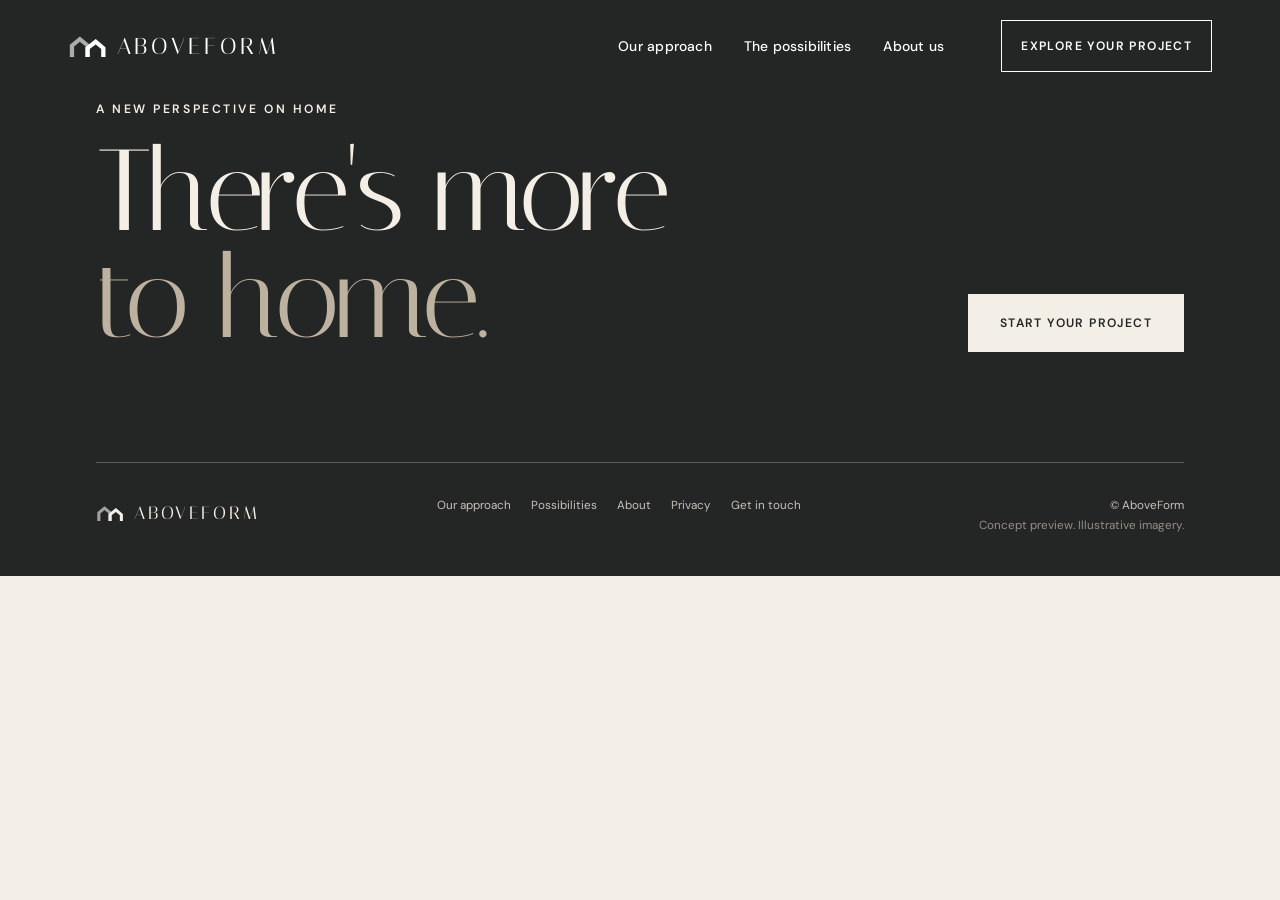
==== index.html @ f8633474 "Add files via upload Initial AboveForm website" ====
<!doctype html>
<html lang="en-GB"><head><meta charset="utf-8"><meta name="viewport" content="width=device-width,initial-scale=1"><meta name="theme-color" content="#242525"><meta name="description" content="Explore loft conversion possibilities with AboveForm. A considered way for homeowners in London and nationwide to request a suitable specialist introduction."><meta name="robots" content="noindex,nofollow"><meta property="og:type" content="website"><meta property="og:site_name" content="AboveForm"><meta property="og:title" content="Make room for more | AboveForm"><meta property="og:description" content="Explore loft conversion possibilities with AboveForm. A considered way for homeowners in London and nationwide to request a suitable specialist introduction."><link rel="canonical" href="https://aboveform.co.uk/"><meta property="og:url" content="https://aboveform.co.uk/"><meta name="twitter:card" content="summary_large_image"><title>Make room for more | AboveForm</title><link rel="icon" href="/assets/mark.svg" type="image/svg+xml"><script>try{if(location.pathname==='/'&&!sessionStorage.getItem('aboveform-intro-seen')&&!matchMedia('(prefers-reduced-motion: reduce)').matches){document.documentElement.classList.add('show-intro');sessionStorage.setItem('aboveform-intro-seen','1')}}catch(e){if(location.pathname==='/')document.documentElement.classList.add('show-intro')}</script><link rel="preconnect" href="https://fonts.googleapis.com"><link rel="preconnect" href="https://fonts.gstatic.com" crossorigin><link rel="stylesheet" href="/style.css"><link rel="stylesheet" href="/enquiry.css"><style>.intro{display:none}.show-intro .intro{display:grid}</style></head><body>
<div class="intro" id="intro" aria-hidden="true"><div class="intro-inner"><svg class="intro-icon" viewBox="0 0 128 82" aria-hidden="true"><path d="M6 77V37L39 10 72 37V77H58V43L39 27 20 43V77Z" fill="#BDB1A0"/><path d="M57 77V45L91 18 123 45V77H109V51L91 36 71 51V77Z" fill="#F4EFE6"/><path d="M92 46h11" stroke="#F4EFE6" stroke-width="3"/></svg><span>ABOVEFORM</span></div></div>
<header class="header" id="header"><a class="brand" href="/" aria-label="AboveForm home"><svg viewBox="0 0 128 82" aria-hidden="true"><path d="M6 77V37L39 10 72 37V77H58V43L39 27 20 43V77Z" fill="currentColor" opacity=".62"/><path d="M57 77V45L91 18 123 45V77H109V51L91 36 71 51V77Z" fill="currentColor"/></svg><span>ABOVEFORM</span></a><nav class="desktop-nav" aria-label="Main navigation"><a href="/approach/">Our approach</a><a href="/possibilities/">The possibilities</a><a href="/about/">About us</a></nav><a class="header-cta" href="/start/">EXPLORE YOUR PROJECT</a><button class="menu-button" id="menuButton" aria-expanded="false" aria-controls="mobileMenu" aria-label="Open menu"><span></span><span></span></button></header>
<div class="mobile-menu" id="mobileMenu" hidden><nav aria-label="Mobile navigation"><a href="/">Home</a><a href="/approach/">Our approach</a><a href="/possibilities/">The possibilities</a><a href="/about/">About us</a><a href="/start/">Start your project</a></nav><small>THOUGHTFULLY MATCHED. BEAUTIFULLY IMAGINED.</small></div>
<main id="app"></main>
<footer class="footer"><div class="footer-top"><div><p class="overline">A NEW PERSPECTIVE ON HOME</p><h2>There's more<br><em>to home.</em></h2></div><a class="button light" href="/start/">START YOUR PROJECT </a></div><div class="footer-bottom"><a class="brand footer-brand" href="/"><svg viewBox="0 0 128 82" aria-hidden="true"><path d="M6 77V37L39 10 72 37V77H58V43L39 27 20 43V77Z" fill="currentColor" opacity=".62"/><path d="M57 77V45L91 18 123 45V77H109V51L91 36 71 51V77Z" fill="currentColor"/></svg><span>ABOVEFORM</span></a><div class="footer-links"><a href="/approach/">Our approach</a><a href="/possibilities/">Possibilities</a><a href="/about/">About</a><a href="/privacy/">Privacy</a><a href="mailto:hello@aboveform.co.uk">Get in touch</a></div><p>© <span id="year"></span> AboveForm<br><span>Concept preview. Illustrative imagery.</span></p></div></footer>
<script src="/app.js"></script><script src="/test-form.js"></script><script src="/thanks.js"></script><script src="/privacy.js"></script><script src="/polish.js"></script><link rel="stylesheet" href="/thanks.css"><link rel="stylesheet" href="/privacy.css"><link rel="stylesheet" href="/polish.css"></body></html>
---- style.css ----
@import url('https://fonts.googleapis.com/css2?family=DM+Sans:wght@400;500;600;700&family=Italiana&display=swap');
:root{--dark:#242525;--stone:#bdb1a0;--cream:#f4efe6;--ink:#252522;--line:rgba(36,37,37,.18)}*{box-sizing:border-box}html{scroll-behavior:smooth}body{margin:0;color:var(--ink);background:var(--cream);font-family:'DM Sans',Arial,sans-serif;-webkit-font-smoothing:antialiased}a{color:inherit;text-decoration:none}button{font:inherit}img{max-width:100%;display:block}::selection{background:#bdb1a0;color:#242525}h1,h2,h3,p{margin-top:0}h1,h2,h3{font-weight:400}em{font-family:'Italiana',Georgia,serif;font-weight:400;font-style:normal}.overline{font-size:.69rem;font-weight:700;letter-spacing:.28em;text-transform:uppercase}.header{height:92px;position:fixed;top:0;left:0;right:0;z-index:30;display:flex;align-items:center;padding:0 5.3%;gap:5%;color:white;transition:background .4s,color .4s,height .4s;mix-blend-mode:normal}.header.scrolled,.header.inner{background:var(--cream);color:var(--dark);height:76px;border-bottom:1px solid var(--line)}.brand{display:inline-flex;align-items:center;gap:10px;white-space:nowrap}.brand svg{width:39px;height:34px}.brand span{font:400 1.42rem 'Italiana',Georgia,serif;letter-spacing:.2em}.desktop-nav{display:flex;gap:32px;margin-left:auto}.desktop-nav a{font-size:.78rem;font-weight:500;transition:opacity .2s}.desktop-nav a:hover{opacity:.55}.header-cta{padding:17px 19px;border:1px solid currentColor;font-size:.63rem;font-weight:700;letter-spacing:.13em;white-space:nowrap}.header-cta:hover{background:var(--cream);color:var(--dark)}.header.scrolled .header-cta:hover,.header.inner .header-cta:hover{background:var(--dark);color:white}.menu-button{display:none;width:40px;height:40px;background:transparent;border:0;padding:8px;color:inherit;cursor:pointer}.menu-button span{height:1px;width:25px;background:currentColor;display:block;margin:7px 0}.mobile-menu{position:fixed;inset:76px 0 0;background:var(--dark);color:var(--cream);z-index:29;padding:10vh 7% 8vh}.mobile-menu[hidden]{display:none}.mobile-menu nav{display:grid;gap:20px}.mobile-menu nav a{font:clamp(2.5rem,8vw,5rem) 'Italiana',Georgia,serif}.mobile-menu small{position:absolute;bottom:7%;letter-spacing:.2em;font-size:.63rem}.intro{position:fixed;inset:0;background:#1e1f1f;z-index:90;display:grid;place-items:center;animation:introExit 1.1s ease 1.9s forwards;pointer-events:none}.intro-inner{display:grid;justify-items:center;gap:18px;animation:introReveal 1.3s ease both}.intro-icon{width:118px}.intro-inner span{font:2rem 'Italiana',Georgia,serif;letter-spacing:.27em;color:var(--cream)}@keyframes introReveal{from{opacity:0;transform:translateY(15px)}to{opacity:1;transform:translateY(0)}}@keyframes introExit{to{opacity:0;visibility:hidden}}.hero{min-height:100svh;position:relative;display:flex;align-items:flex-end;color:white;overflow:hidden;background:#292928}.hero::before{content:'';position:absolute;inset:0;background:linear-gradient(90deg,rgba(13,15,15,.75),rgba(13,15,15,.18) 70%),linear-gradient(0deg,rgba(13,15,15,.62),transparent 48%),url('/assets/loft-hero.webp') center/cover;transform:scale(1.07);animation:heroMove 13s ease-out forwards}@keyframes heroMove{to{transform:scale(1)}}.hero-content{position:relative;z-index:1;padding:180px 8% 10vh;max-width:950px}.hero .overline{margin-bottom:26px;color:#e5d9c7}.hero h1{font-size:clamp(4.6rem,10.6vw,11.2rem);line-height:.85;letter-spacing:-.066em;margin-bottom:34px}.hero h1 em{letter-spacing:-.05em}.hero-sub{display:flex;align-items:flex-end;gap:38px;flex-wrap:wrap}.hero-sub p{font-size:1rem;line-height:1.8;max-width:400px;color:#eee9e3;margin:0}.button{display:inline-flex;justify-content:center;align-items:center;gap:25px;min-height:58px;padding:18px 28px;background:var(--dark);color:var(--cream);font-size:.69rem;font-weight:700;letter-spacing:.16em;text-transform:uppercase;border:1px solid var(--dark);transition:background .25s,color .25s,transform .25s;cursor:pointer}.button:hover{background:transparent;color:var(--dark);transform:translateY(-2px)}.button.light{background:var(--cream);color:var(--dark);border-color:var(--cream)}.button.light:hover{background:transparent;color:var(--cream)}.button.outline{background:transparent;color:var(--dark)}.button.outline:hover{background:var(--dark);color:var(--cream)}.hero .button{background:var(--cream);color:var(--dark);border-color:var(--cream)}.hero .button:hover{background:transparent;color:white}.scroll-note{position:absolute;right:5.3%;bottom:9%;writing-mode:vertical-rl;font-size:.61rem;letter-spacing:.25em}.section{padding:125px 7.5%}.section-inner{max-width:1400px;margin:auto}.center{text-align:center}.section-heading{font:clamp(3.35rem,7.2vw,7.6rem)/1.02 'Italiana',Georgia,serif;letter-spacing:-.026em}.section-heading strong{font-family:'DM Sans',Arial,sans-serif;font-weight:400;letter-spacing:-.065em}.lead{font-size:clamp(1rem,1.7vw,1.2rem);line-height:1.85;color:#6b6963;max-width:650px}.center .lead{margin:0 auto}.intro-section{text-align:center;padding-top:165px;padding-bottom:155px}.intro-section h2{margin:28px 0 35px}.split{display:grid;grid-template-columns:1.1fr .9fr;min-height:700px}.split-visual{position:relative;overflow:hidden;min-height:580px}.split-visual img{width:100%;height:100%;object-fit:cover}.split-copy{background:#ded6c9;padding:12% 12%;display:flex;flex-direction:column;justify-content:center}.split-copy h2{font:clamp(3.7rem,6vw,6.5rem)/1 'Italiana',Georgia,serif;margin:24px 0}.split-copy p:not(.overline){font-size:1rem;line-height:1.9;color:#595750;max-width:480px}.text-link{display:inline-block;margin-top:28px;padding-bottom:9px;border-bottom:1px solid currentColor;font-size:.72rem;font-weight:700;letter-spacing:.16em;align-self:flex-start}.cards-head{display:flex;justify-content:space-between;align-items:flex-end;gap:35px;margin-bottom:55px}.cards-head .section-heading{margin:12px 0 0}.cards-grid{display:grid;grid-template-columns:repeat(3,1fr);gap:18px}.visual-card{position:relative;aspect-ratio:.79;overflow:hidden;background:#b7aa99;color:white}.visual-card img{width:100%;height:100%;object-fit:cover;transition:transform 1s}.visual-card:hover img{transform:scale(1.06)}.visual-card:after{content:'';position:absolute;inset:0;background:linear-gradient(transparent 48%,rgba(0,0,0,.63))}.visual-card .card-label{position:absolute;bottom:30px;left:28px;right:28px;z-index:1;display:flex;justify-content:space-between;align-items:end;gap:12px;font:clamp(1.55rem,2.8vw,3rem) 'Italiana',Georgia,serif}.visual-card small{display:block;font:600 .63rem 'DM Sans',sans-serif;letter-spacing:.18em;margin-bottom:8px}.visual-card .card-label span:last-child{font:1.5rem 'DM Sans',sans-serif}.note{font-size:.75rem;color:#77736b;line-height:1.7}.steps-section{background:var(--dark);color:var(--cream)}.steps-section .lead{color:#d2cbc0}.steps-grid{display:grid;grid-template-columns:repeat(3,1fr);gap:28px;margin-top:85px}.step{padding:32px 15px 42px 0;border-top:1px solid #74736e}.step-number{font:1.1rem 'Italiana',Georgia,serif;color:var(--stone)}.step h3{font:clamp(2rem,3vw,3.4rem) 'Italiana',Georgia,serif;margin:50px 0 18px}.step p{color:#bcb8b0;font-size:.96rem;line-height:1.8;max-width:320px}.statement{background:#d6cbbb;padding:135px 7%;text-align:center}.statement p{max-width:900px;margin:0 auto;font:clamp(3rem,6vw,6rem)/1.11 'Italiana',Georgia,serif}.statement .overline{font-family:'DM Sans',sans-serif;margin-bottom:32px}.cta-panel{min-height:620px;background:linear-gradient(90deg,rgba(20,22,20,.79),rgba(20,22,20,.2)),url('/assets/loft-hero.webp') center/cover;display:flex;align-items:center;padding:8%;color:white}.cta-panel h2{font:clamp(3.8rem,7vw,7.5rem)/.98 'Italiana',Georgia,serif;max-width:720px;margin:25px 0}.cta-panel p:not(.overline){max-width:450px;line-height:1.8;color:#e5e0d8;margin-bottom:35px}.inner-hero{padding:190px 8% 100px;background:#d9d0c3;min-height:570px;display:flex;align-items:end}.inner-hero.dark{background:var(--dark);color:var(--cream)}.inner-hero .section-heading{max-width:1050px;margin:16px 0 24px}.inner-hero .lead{margin:0}.long-copy{max-width:850px;margin:auto}.long-copy p{font-size:1.16rem;line-height:2;color:#66635d;margin-bottom:30px}.details-grid{display:grid;grid-template-columns:repeat(2,1fr);gap:20px}.detail{padding:45px;background:white}.detail h3{font:2.5rem 'Italiana',Georgia,serif;margin:0 0 16px}.detail p{line-height:1.8;color:#69655e}.form-panel{max-width:920px;margin:0 auto;background:#fff;padding:clamp(28px,6vw,75px)}.form-panel h2{font:clamp(2.8rem,5vw,4.4rem)/1.05 'Italiana',Georgia,serif;margin:15px 0 25px}.form-panel p{color:#67645d;line-height:1.8}.form-actions{display:flex;gap:14px;flex-wrap:wrap;margin-top:35px}.form-panel .note{margin-top:22px}.faq{border-top:1px solid var(--line);max-width:1000px;margin:55px auto 0}.faq details{border-bottom:1px solid var(--line);padding:26px 0}.faq summary{cursor:pointer;font-size:1.15rem;font-weight:500;list-style:none;display:flex;justify-content:space-between;gap:20px}.faq summary:after{content:'+';font-size:1.5rem}.faq details[open] summary:after{content:'−'}.faq details p{max-width:760px;line-height:1.8;color:#6d6961}.footer{background:#242525;color:var(--cream);padding:100px 7.5% 40px}.footer-top{display:flex;justify-content:space-between;align-items:end;gap:30px;padding-bottom:110px}.footer-top h2{font:clamp(4.2rem,9vw,10rem)/.93 'Italiana',Georgia,serif;margin:20px 0 0}.footer-top h2 em{color:var(--stone)}.footer-bottom{border-top:1px solid #5c5b57;padding-top:33px;display:flex;justify-content:space-between;gap:35px;align-items:flex-start}.footer-brand svg{width:28px}.footer-brand span{font-size:1.1rem}.footer-links{display:flex;gap:20px;flex-wrap:wrap}.footer-links a,.footer-bottom p{font-size:.73rem;line-height:1.7;color:#c7c2ba}.footer-bottom p{text-align:right;margin:0}.footer-bottom p span{color:#938f88}.reveal{opacity:0;transform:translateY(35px);transition:opacity .8s,transform .8s}.reveal.visible{opacity:1;transform:none}@media(max-width:900px){.desktop-nav,.header-cta{display:none}.menu-button{display:block;margin-left:auto}.header{height:76px}.header .brand span{font-size:1.22rem}.header .brand svg{width:34px}.hero-content{padding:160px 7% 90px}.hero h1{font-size:clamp(4rem,15vw,7rem)}.hero-sub{align-items:start;gap:26px;flex-direction:column}.scroll-note{display:none}.section{padding:90px 6%}.intro-section{padding:130px 6%}.split{grid-template-columns:1fr}.split-visual{min-height:450px}.split-copy{padding:75px 8%}.steps-grid{grid-template-columns:1fr;gap:8px;margin-top:50px}.step{padding:24px 0 30px}.step h3{margin:22px 0 12px}.cards-grid{gap:10px}.visual-card .card-label{left:14px;bottom:18px;right:14px}.cards-head{display:block}.cards-head .text-link{margin-top:25px}.footer-top{display:block}.footer-top .button{margin-top:35px}.footer-bottom{flex-wrap:wrap}.footer-bottom p{text-align:left}}@media(max-width:650px){.hero{min-height:760px;min-height:100svh}.hero::before{background:linear-gradient(0deg,rgba(13,15,15,.85),rgba(13,15,15,.12) 90%),url('/assets/loft-hero.webp') 58% center/cover}.hero h1{font-size:clamp(4.1rem,16.8vw,6rem)}.hero-sub p{font-size:.94rem}.section-heading{font-size:clamp(3rem,12vw,5rem)}.split-visual{min-height:360px}.split-copy h2{font-size:3.7rem}.cards-grid{grid-template-columns:1fr;gap:17px}.visual-card{aspect-ratio:1.02}.visual-card .card-label{left:24px;bottom:26px;font-size:2.6rem}.statement{padding:95px 7%}.statement p{font-size:3rem}.cta-panel{min-height:590px;padding:10% 7%}.inner-hero{padding:160px 7% 70px;min-height:490px}.details-grid{grid-template-columns:1fr}.footer{padding:80px 7% 32px}.footer-top{padding-bottom:65px}.footer-top h2{font-size:4.5rem}.footer-bottom{display:block}.footer-links{margin:35px 0}.form-actions .button{width:100%}}@media(prefers-reduced-motion:reduce){*,*:before,*:after{animation:none!important;transition:none!important;scroll-behavior:auto!important}.intro{display:none}.reveal{opacity:1;transform:none}}
---- enquiry.css ----
.enquiry-section{padding:100px 7%;background:#e7e0d6}.enquiry-layout{max-width:1400px;margin:0 auto;display:grid;grid-template-columns:minmax(260px,.8fr) minmax(0,1.2fr);gap:8%;align-items:start}.enquiry-aside{padding-top:35px}.enquiry-aside h2{font:clamp(3.2rem,5vw,6rem)/1.05 'Italiana',Georgia,serif;margin:25px 0 30px}.enquiry-aside>p:not(.overline):not(.enquiry-footnote){max-width:440px;font-size:1.05rem;line-height:1.85;color:#666057}.enquiry-benefits{margin:55px 0 45px;border-top:1px solid rgba(36,37,37,.18)}.enquiry-benefits>div{display:flex;align-items:flex-start;gap:24px;padding:22px 0;border-bottom:1px solid rgba(36,37,37,.18)}.enquiry-benefits span{font-family:'Italiana',Georgia,serif;font-size:1.4rem;color:#7f776d}.enquiry-benefits p{margin:0;line-height:1.75;font-size:.89rem;color:#686158}.enquiry-benefits strong{color:#292723;font-weight:600}.enquiry-footnote{font-size:.77rem;color:#827b71;line-height:1.7}.enquiry-form{background:#f8f5ef;border:1px solid rgba(36,37,37,.12);padding:clamp(25px,5vw,65px);box-shadow:0 35px 80px rgba(51,45,35,.06)}.enquiry-form-head{display:flex;justify-content:space-between;align-items:center;gap:20px;border-bottom:1px solid rgba(36,37,37,.12);padding-bottom:30px;margin-bottom:23px}.enquiry-form-head .overline{margin-bottom:14px}.enquiry-form-head h2{font:clamp(2.6rem,3.5vw,4rem)/1.1 'Italiana',Georgia,serif;margin:0}.enquiry-time{font-size:.66rem;letter-spacing:.13em;color:#706b62;white-space:nowrap}.enquiry-help{line-height:1.8;color:#706a60;max-width:620px;margin-bottom:27px;font-size:.95rem}.enquiry-form iframe{border:none;display:block;min-height:480px;background:transparent}.enquiry-fallback{display:flex;justify-content:space-between;flex-wrap:wrap;gap:9px 20px;border-top:1px solid rgba(36,37,37,.12);padding-top:20px;margin-top:12px}.enquiry-fallback p{margin:0;color:#797167;font-size:.8rem}.enquiry-fallback a{font-size:.8rem;font-weight:600;text-decoration:underline;text-underline-offset:4px}.enquiry-form .note{margin-top:35px}@media(max-width:920px){.enquiry-layout{grid-template-columns:1fr;gap:45px}.enquiry-section{padding:70px 5%}.enquiry-aside{padding-top:0}.enquiry-benefits{display:grid;grid-template-columns:repeat(3,1fr);gap:12px;margin:32px 0}.enquiry-benefits>div{display:block}.enquiry-benefits span{display:block;margin-bottom:9px}.enquiry-benefits p{font-size:.8rem}}@media(max-width:650px){.enquiry-section{padding:55px 0}.enquiry-aside{padding:0 7%}.enquiry-aside h2{font-size:3.8rem}.enquiry-benefits{grid-template-columns:1fr;gap:0}.enquiry-benefits>div{display:flex;gap:20px;padding:13px 0}.enquiry-form{padding:38px 6%;border-left:0;border-right:0}.enquiry-form-head{display:block}.enquiry-time{display:inline-block;margin-top:13px}.enquiry-form iframe{min-height:580px}}
---- thanks.css ----
.confirmation-hero {min-height:55vh}
.confirmation-section {display:grid;grid-template-columns:1.1fr .9fr;min-height:650px;background:#f2eee6}
.confirmation-content {padding:clamp(70px,9vw,150px) 9%;max-width:790px;align-self:center}
.confirmation-content h2 {font:clamp(3.3rem,5vw,6rem)/1.07 'Italiana',Georgia,serif;margin:25px 0 35px;letter-spacing:-.02em}
.confirmation-content>p:not(.overline):not(.note) {color:#625e57;font-size:clamp(1rem,1.35vw,1.2rem);line-height:1.85;max-width:590px;margin:0 0 20px}
.confirmation-content .note {margin-top:38px;font-size:.85rem;color:#777066}
.confirmation-actions {display:flex;flex-wrap:wrap;gap:25px;align-items:center;margin-top:45px}
.confirmation-art {position:relative;overflow:hidden;background:linear-gradient(130deg,#bab4a9,#d6cfc2 45%,#eee9dc);min-height:520px}
.confirmation-light {position:absolute;inset:-30% 0 0 10%;background:linear-gradient(115deg,transparent 36%,rgba(255,255,241,.55) 49%,rgba(255,255,241,.1) 58%,transparent 71%);transform:rotate(-8deg)}
.confirmation-roof {position:absolute;display:block;border-top:27px solid #363a35;border-left:27px solid #363a35;width:53%;height:50%;transform:rotate(45deg);bottom:-12%;left:7%;opacity:.8}
.confirmation-roof.two {left:43%;bottom:-18%;border-color:#888a81;opacity:.75}
@media(max-width:820px){.confirmation-section{grid-template-columns:1fr}.confirmation-content{padding:75px 7%}.confirmation-art{min-height:280px}.confirmation-roof{border-width:18px;width:42%;height:70%;bottom:-65%}.confirmation-roof.two{bottom:-70%}}
---- privacy.css ----
.privacy-hero{min-height:510px}.privacy-section{display:grid;grid-template-columns:minmax(250px,.65fr) minmax(0,1.35fr);gap:8%;padding:110px 7%;background:#f4efe6}.privacy-sidebar{align-self:start;position:sticky;top:130px}.privacy-sidebar h2{font:clamp(3.2rem,4.4vw,5.2rem)/1.08 'Italiana',Georgia,serif;letter-spacing:-.025em;margin:23px 0}.privacy-sidebar p:not(.overline){line-height:1.8;color:#645f57;max-width:340px}.privacy-sidebar .privacy-draft{border-top:1px solid rgba(36,37,37,.2);padding-top:23px;margin-top:35px;font-size:.88rem;color:#685845}.privacy-content{max-width:790px}.privacy-content section{padding:0 0 45px;margin:0 0 45px;border-bottom:1px solid rgba(36,37,37,.17)}.privacy-content section:last-child{border:0;margin-bottom:0}.privacy-content h2{font:clamp(2.2rem,3vw,3.4rem)/1.15 'Italiana',Georgia,serif;margin:0 0 23px}.privacy-content p{font-size:1rem;line-height:1.9;color:#5d5b55;margin:0 0 20px}.privacy-content strong{font-weight:600;color:#33312d}.privacy-content a{text-decoration:underline;text-underline-offset:4px;color:#33312d}.privacy-content a:hover{opacity:.65}@media(max-width:850px){.privacy-section{grid-template-columns:1fr;padding:70px 7%;gap:60px}.privacy-sidebar{position:static}.privacy-sidebar h2{font-size:4rem}.privacy-content section{padding-bottom:30px;margin-bottom:35px}}
---- polish.css ----
/* AboveForm design system: a restrained editorial rhythm across every page. */
:root { --dark:#242525; --ink:#252522; --cream:#f4efe6; --stone:#bdb1a0; --muted:#635f58; }
body { font-size:16px; }
p { text-wrap:pretty; }
h1,h2,h3 { text-wrap:balance; }
.overline { font-family:'DM Sans',Arial,sans-serif; font-size:.76rem; font-weight:600; letter-spacing:.21em; line-height:1.5; }
.section-heading, .split-copy h2, .cta-panel h2, .footer-top h2, .inner-hero h1,
.enquiry-aside h2, .enquiry-form h2, .confirmation-content h2 { letter-spacing:-.025em; }
.brand span { letter-spacing:.16em; }
.header { backdrop-filter:saturate(110%); }
.header.scrolled,.header.inner { background:rgba(244,239,230,.97); }
.desktop-nav a { font-size:.87rem; letter-spacing:.015em; }
.desktop-nav a[aria-current="page"] { text-decoration:underline; text-underline-offset:9px; text-decoration-thickness:1px; }
.header-cta, .button { font-size:.76rem; letter-spacing:.115em; font-weight:600; }
.header-cta { min-height:48px; display:inline-flex; align-items:center; }
.button { padding-inline:31px; }
.button, .header-cta, .text-link { transition:background-color .28s ease,color .28s ease,border-color .28s ease,transform .28s ease,opacity .28s ease; }
.button:focus-visible,.text-link:focus-visible,.header-cta:focus-visible,.desktop-nav a:focus-visible,
.mobile-menu a:focus-visible,.menu-button:focus-visible,.footer a:focus-visible,.faq summary:focus-visible { outline:2px solid #827b6e; outline-offset:5px; }
.hero-sub p, .lead, .split-copy p:not(.overline), .long-copy p, .confirmation-content>p:not(.overline):not(.note) { letter-spacing:-.012em; }
.inner-hero.dark .lead { color:#d8d1c8; }
.hero-content { max-width:1050px; }
.hero h1 { letter-spacing:-.055em; }
.hero .overline { display:inline-flex; align-items:center; gap:16px; }
.hero .overline:before { content:''; width:34px; height:1px; background:currentColor; opacity:.75; }
.section { scroll-margin-top:76px; }
.intro-section .lead { max-width:750px; }
.visual-card img { transition:transform 1.35s cubic-bezier(.19,1,.22,1),filter .6s; }
.visual-card:hover img,.visual-card:focus-visible img { transform:scale(1.045); }
.visual-card:focus-visible { outline:3px solid #8d7f6d; outline-offset:4px; }
.visual-card .card-label { line-height:1.09; }
.visual-card .card-label span:last-child { display:none; }
.step p { font-size:1rem; }
.text-link { font-size:.78rem; line-height:1.5; letter-spacing:.11em; }
.text-link:hover { opacity:.6; }
.faq summary { line-height:1.5; }
.footer-links a:hover { color:white; text-decoration:underline; text-underline-offset:5px; }
.note { font-size:.86rem; }
.enquiry-form .note,.enquiry-footnote,.enquiry-fallback p,.enquiry-fallback a { font-size:.86rem; }
.enquiry-time { font-size:.77rem; }
.enquiry-benefits p { font-size:.94rem; }
.confirmation-content .note { font-size:.86rem; }
@media(max-width:900px){
  .menu-button { display:block; }
  .header-cta { display:none; }
  .mobile-menu nav a { line-height:1.15; }
}
@media(max-width:650px){
  .header { padding-inline:6%; }
  .header .brand span { font-size:1.15rem; }
  .header .brand svg { width:32px; }
  .hero-content { padding-bottom:9vh; }
  .hero h1 { font-size:clamp(4.25rem,16vw,6.3rem); line-height:.92; }
  .hero-sub p { font-size:1rem; line-height:1.75; }
  .section-heading { line-height:1.07; }
  .inner-hero { padding-top:155px; min-height:440px; }
  .inner-hero .lead { font-size:1.06rem; line-height:1.7; }
  .split-copy { padding-block:70px; }
  .split-copy p:not(.overline) { line-height:1.75; }
  .long-copy p { font-size:1.06rem; line-height:1.83; }
  .faq summary { font-size:1.05rem; }
  .footer-top h2 { font-size:clamp(3.7rem,13.2vw,5.1rem); }
  .button { min-height:58px; text-align:center; }
  .enquiry-form { padding-top:40px; }
  .enquiry-form-head h2 { font-size:3.1rem; }
}
@media(prefers-reduced-motion:reduce){.visual-card img { transition:none; }}
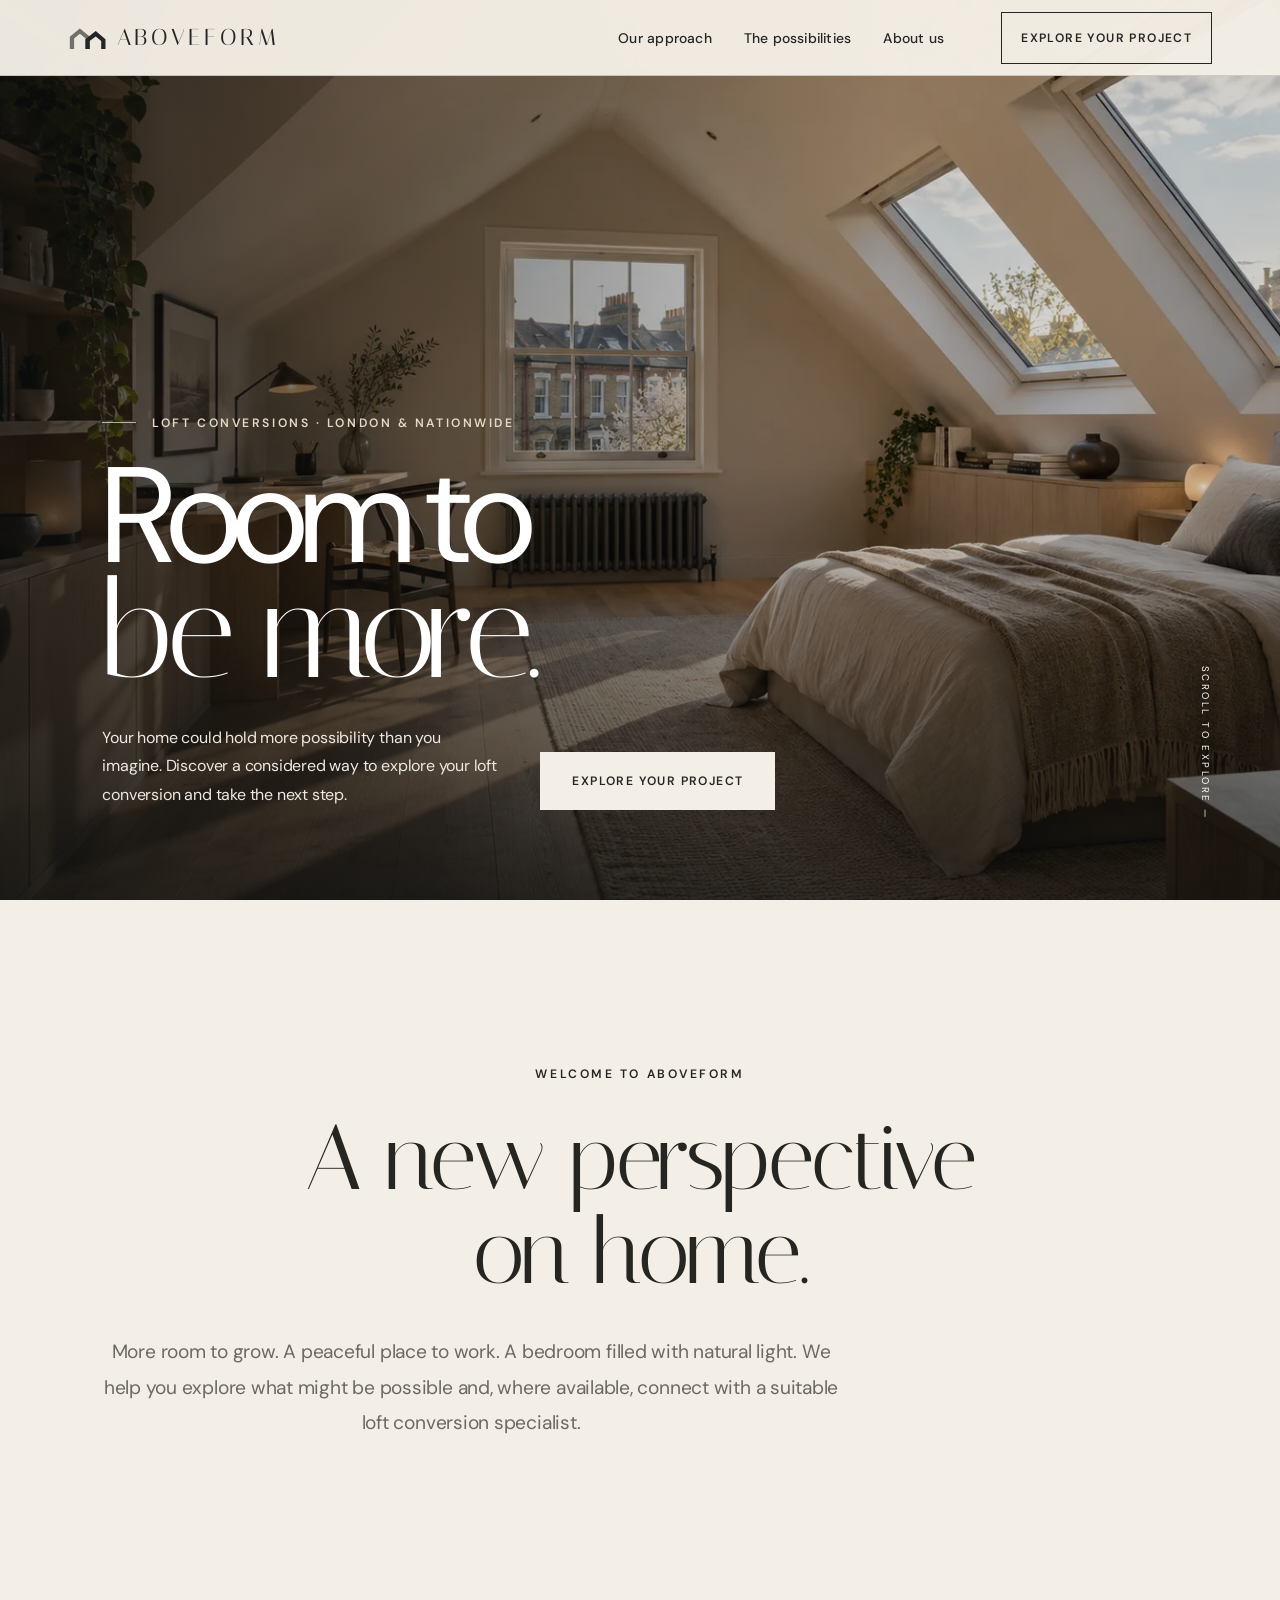
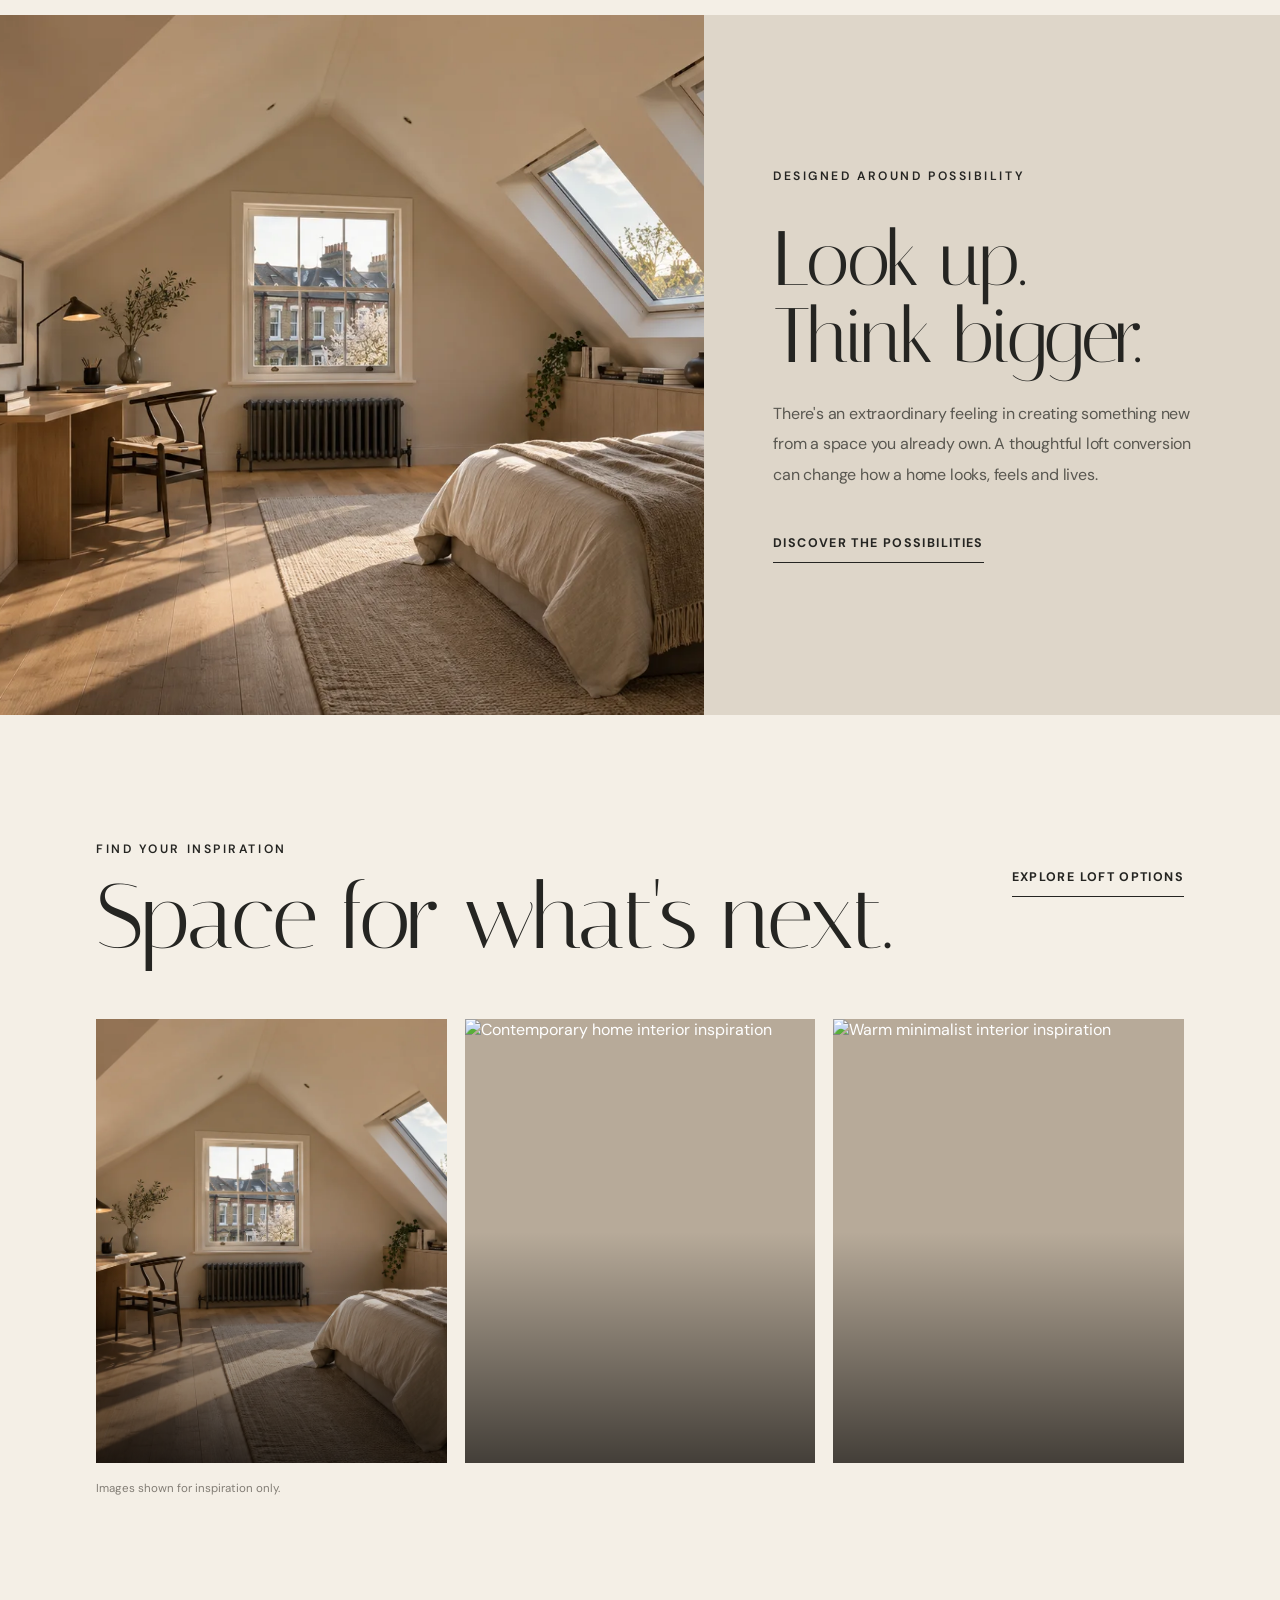
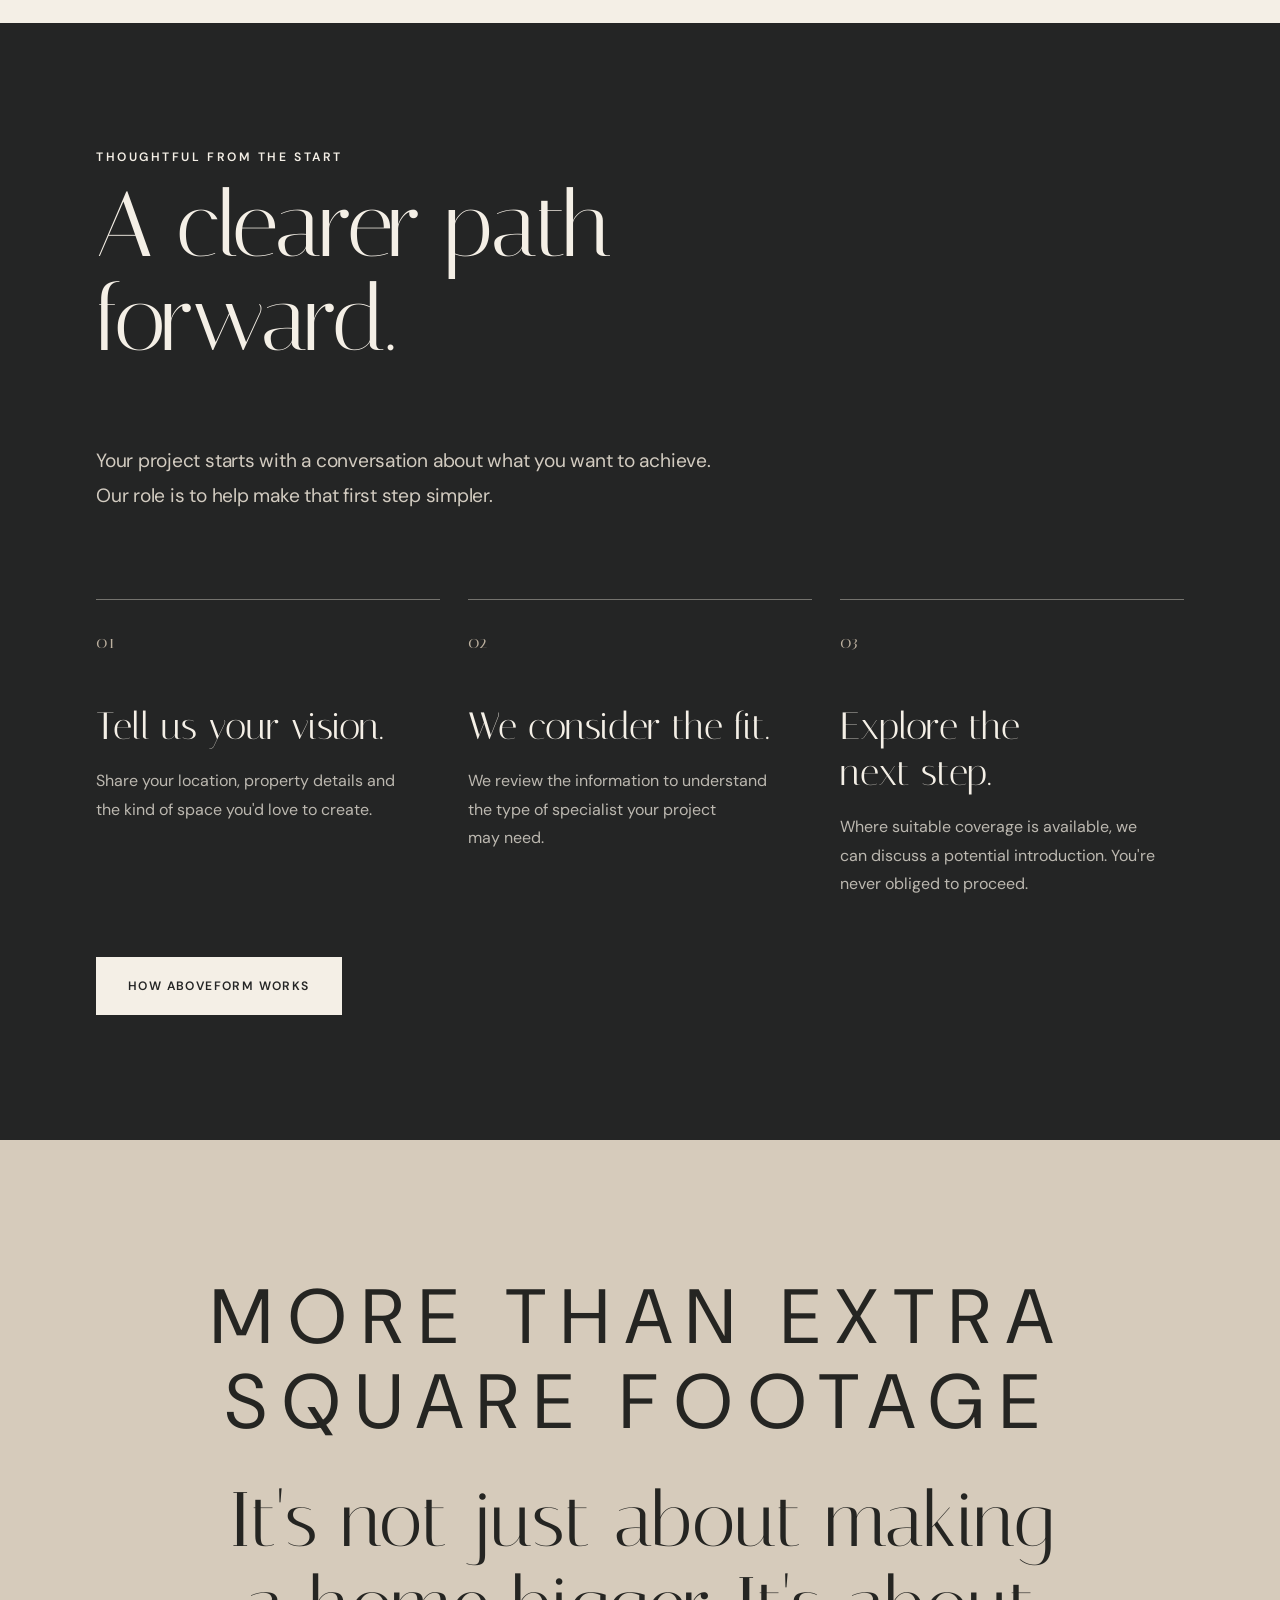
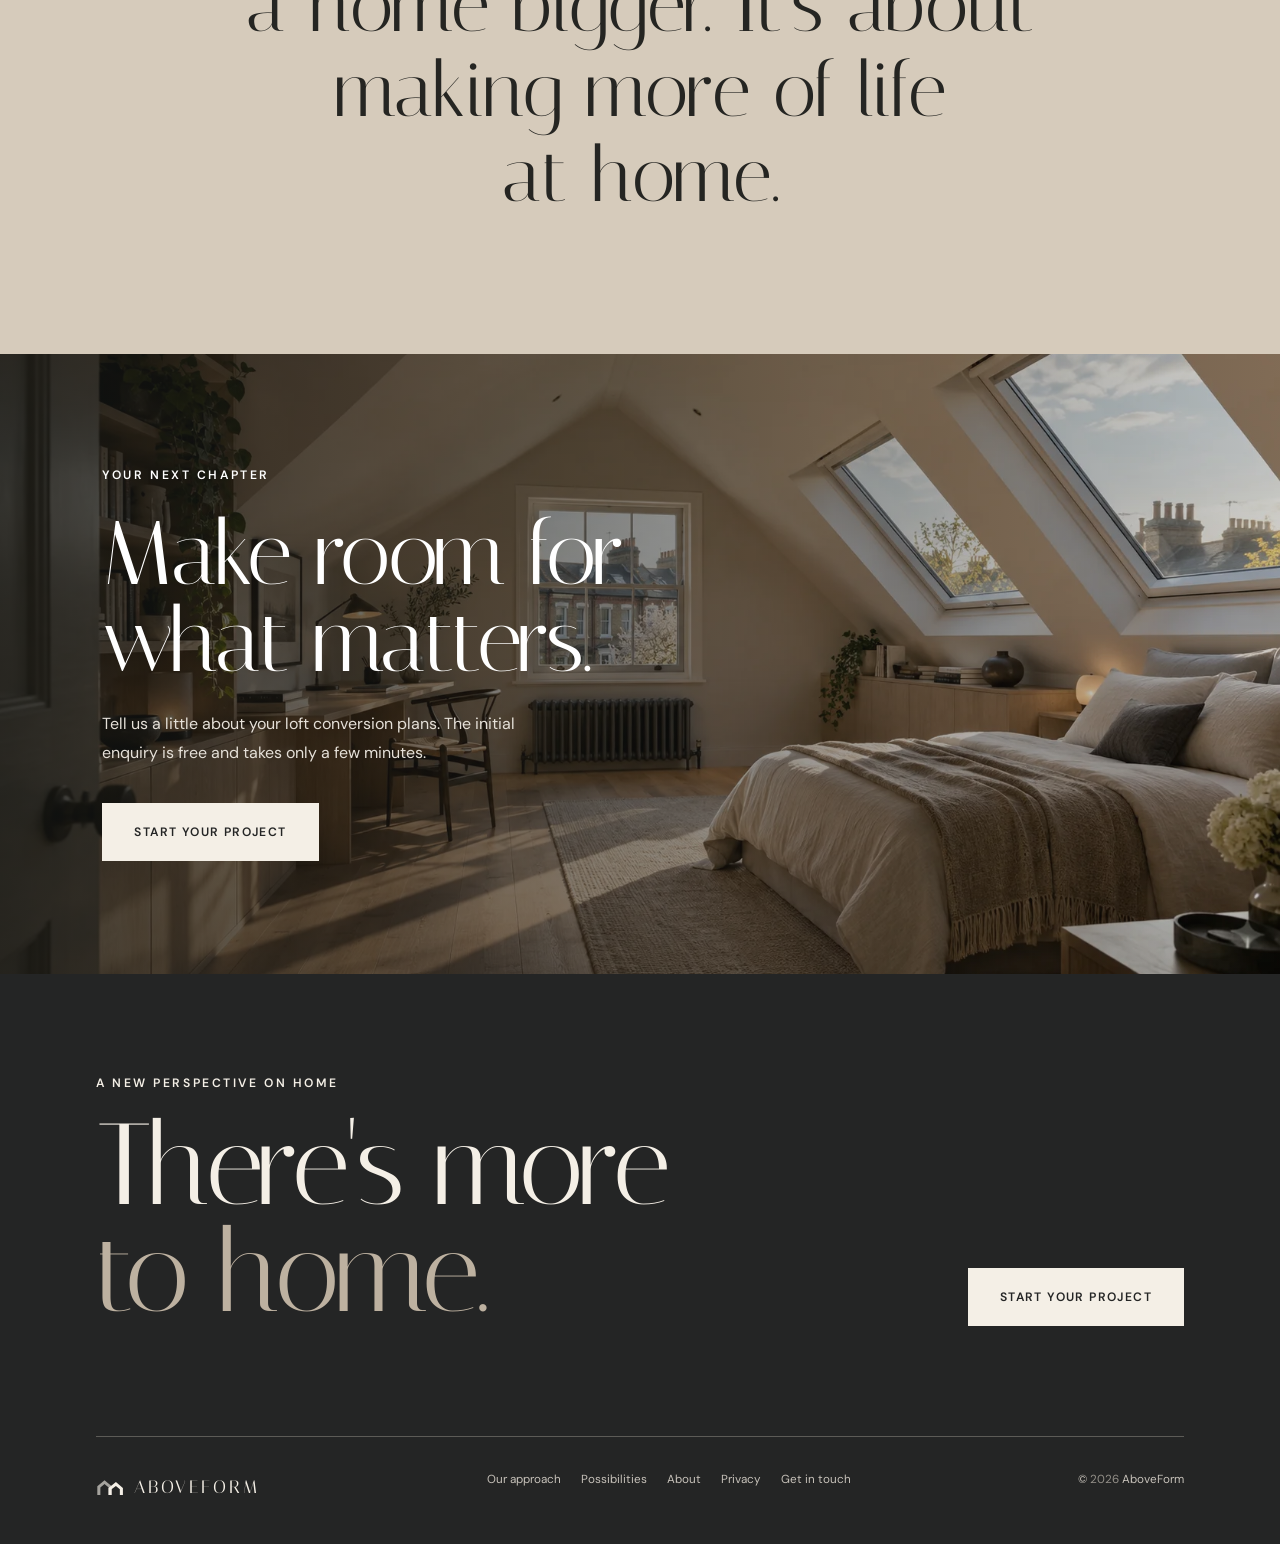
==== commit 6050fe52: "Add files via upload" ====
--- a/index.html
+++ b/index.html
@@ -4,5 +4,5 @@
 <header class="header" id="header"><a class="brand" href="/" aria-label="AboveForm home"><svg viewBox="0 0 128 82" aria-hidden="true"><path d="M6 77V37L39 10 72 37V77H58V43L39 27 20 43V77Z" fill="currentColor" opacity=".62"/><path d="M57 77V45L91 18 123 45V77H109V51L91 36 71 51V77Z" fill="currentColor"/></svg><span>ABOVEFORM</span></a><nav class="desktop-nav" aria-label="Main navigation"><a href="/approach/">Our approach</a><a href="/possibilities/">The possibilities</a><a href="/about/">About us</a></nav><a class="header-cta" href="/start/">EXPLORE YOUR PROJECT</a><button class="menu-button" id="menuButton" aria-expanded="false" aria-controls="mobileMenu" aria-label="Open menu"><span></span><span></span></button></header>
 <div class="mobile-menu" id="mobileMenu" hidden><nav aria-label="Mobile navigation"><a href="/">Home</a><a href="/approach/">Our approach</a><a href="/possibilities/">The possibilities</a><a href="/about/">About us</a><a href="/start/">Start your project</a></nav><small>THOUGHTFULLY MATCHED. BEAUTIFULLY IMAGINED.</small></div>
 <main id="app"></main>
-<footer class="footer"><div class="footer-top"><div><p class="overline">A NEW PERSPECTIVE ON HOME</p><h2>There's more<br><em>to home.</em></h2></div><a class="button light" href="/start/">START YOUR PROJECT </a></div><div class="footer-bottom"><a class="brand footer-brand" href="/"><svg viewBox="0 0 128 82" aria-hidden="true"><path d="M6 77V37L39 10 72 37V77H58V43L39 27 20 43V77Z" fill="currentColor" opacity=".62"/><path d="M57 77V45L91 18 123 45V77H109V51L91 36 71 51V77Z" fill="currentColor"/></svg><span>ABOVEFORM</span></a><div class="footer-links"><a href="/approach/">Our approach</a><a href="/possibilities/">Possibilities</a><a href="/about/">About</a><a href="/privacy/">Privacy</a><a href="mailto:hello@aboveform.co.uk">Get in touch</a></div><p>© <span id="year"></span> AboveForm<br><span>Concept preview. Illustrative imagery.</span></p></div></footer>
+<footer class="footer"><div class="footer-top"><div><p class="overline">A NEW PERSPECTIVE ON HOME</p><h2>There's more<br><em>to home.</em></h2></div><a class="button light" href="/start/">START YOUR PROJECT </a></div><div class="footer-bottom"><a class="brand footer-brand" href="/"><svg viewBox="0 0 128 82" aria-hidden="true"><path d="M6 77V37L39 10 72 37V77H58V43L39 27 20 43V77Z" fill="currentColor" opacity=".62"/><path d="M57 77V45L91 18 123 45V77H109V51L91 36 71 51V77Z" fill="currentColor"/></svg><span>ABOVEFORM</span></a><div class="footer-links"><a href="/approach/">Our approach</a><a href="/possibilities/">Possibilities</a><a href="/about/">About</a><a href="/privacy/">Privacy</a><a href="mailto:hello@aboveform.co.uk">Get in touch</a></div><p>© <span id="year"></span> AboveForm</p></div></footer>
 <script src="/app.js"></script><script src="/test-form.js"></script><script src="/thanks.js"></script><script src="/privacy.js"></script><script src="/polish.js"></script><link rel="stylesheet" href="/thanks.css"><link rel="stylesheet" href="/privacy.css"><link rel="stylesheet" href="/polish.css"></body></html>
--- a/polish.css
+++ b/polish.css
@@ -65,3 +65,9 @@
   .enquiry-form-head h2 { font-size:3.1rem; }
 }
 @media(prefers-reduced-motion:reduce){.visual-card img { transition:none; }}
+
+/* Restrained image disclosure, without oversized copy or preview banners */
+.image-disclaimer {font-size:.72rem;line-height:1.45;color:#827d75;letter-spacing:0;margin:18px 0 0;}
+.compact-inspiration {padding-top:52px;padding-bottom:90px;}
+.compact-inspiration .image-disclaimer {margin:0 auto 24px;}
+@media(max-width:900px){.compact-inspiration {padding-top:40px;padding-bottom:65px;}}
